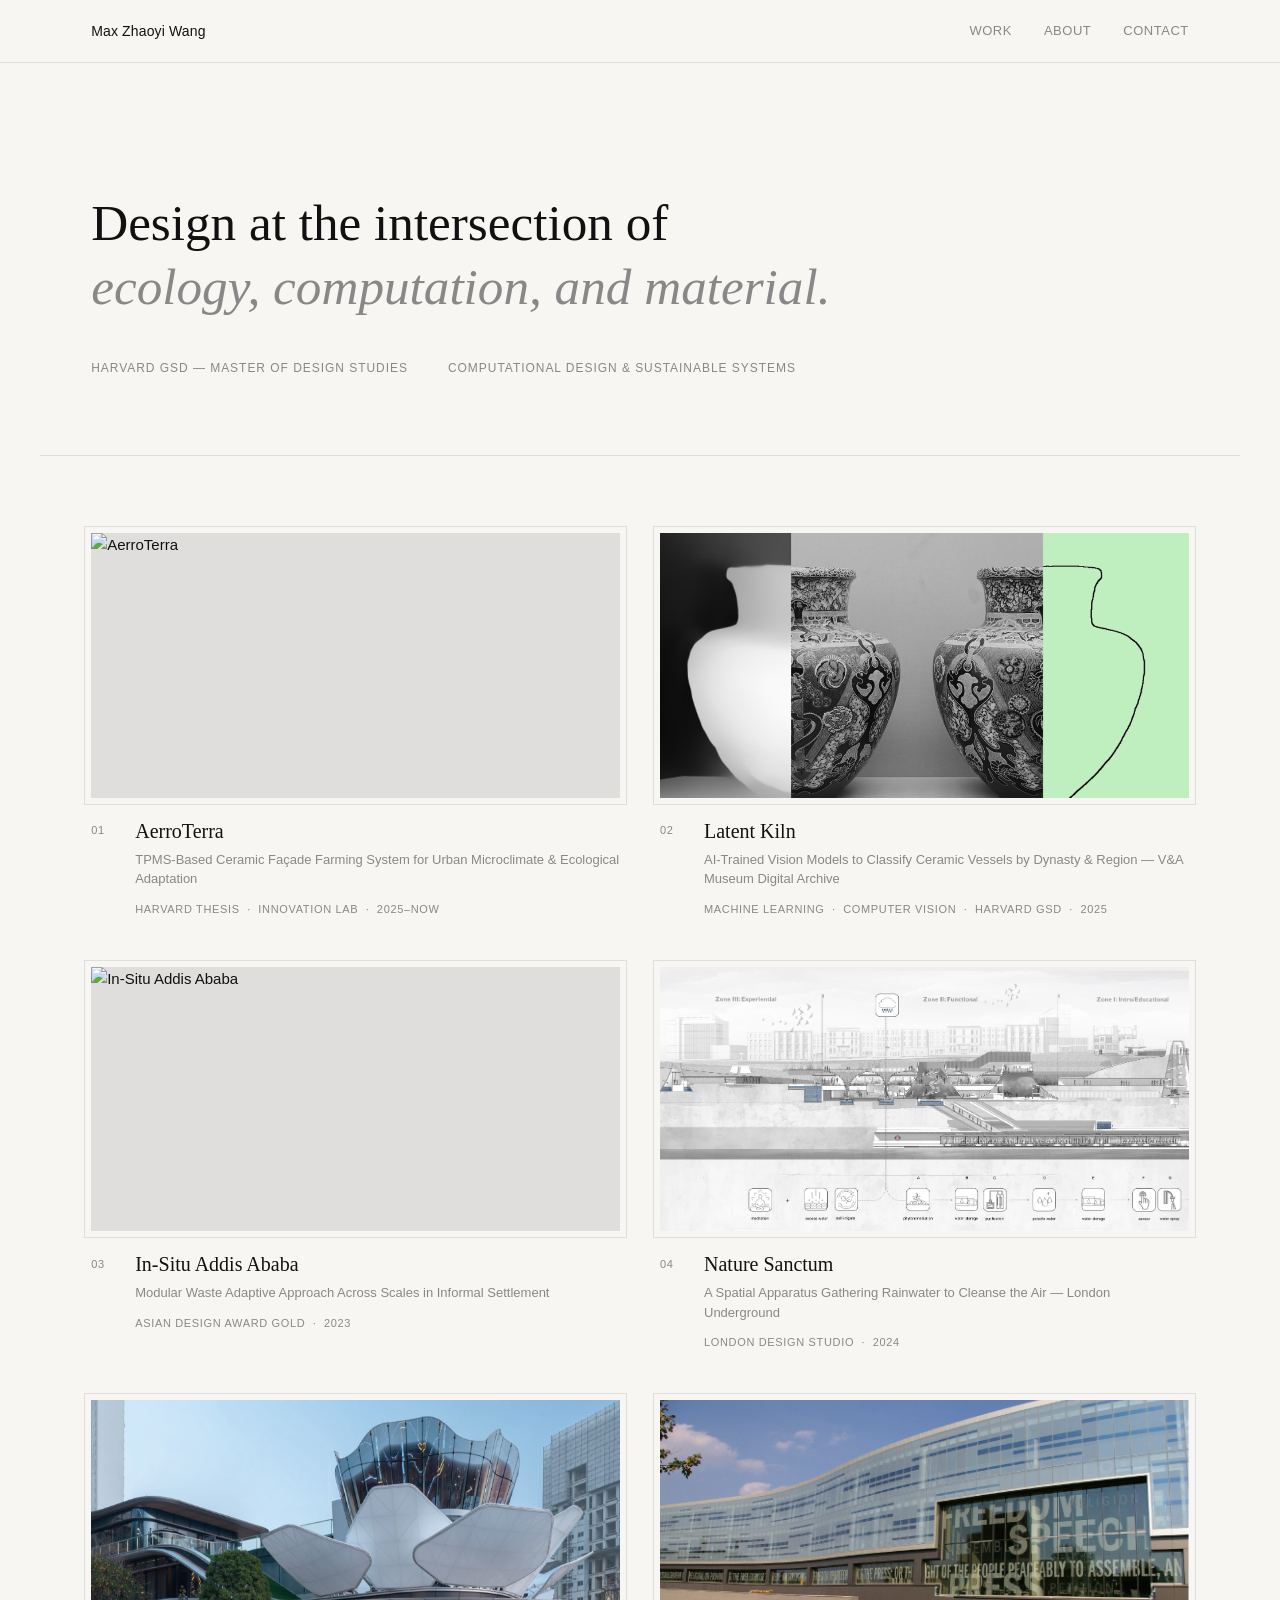
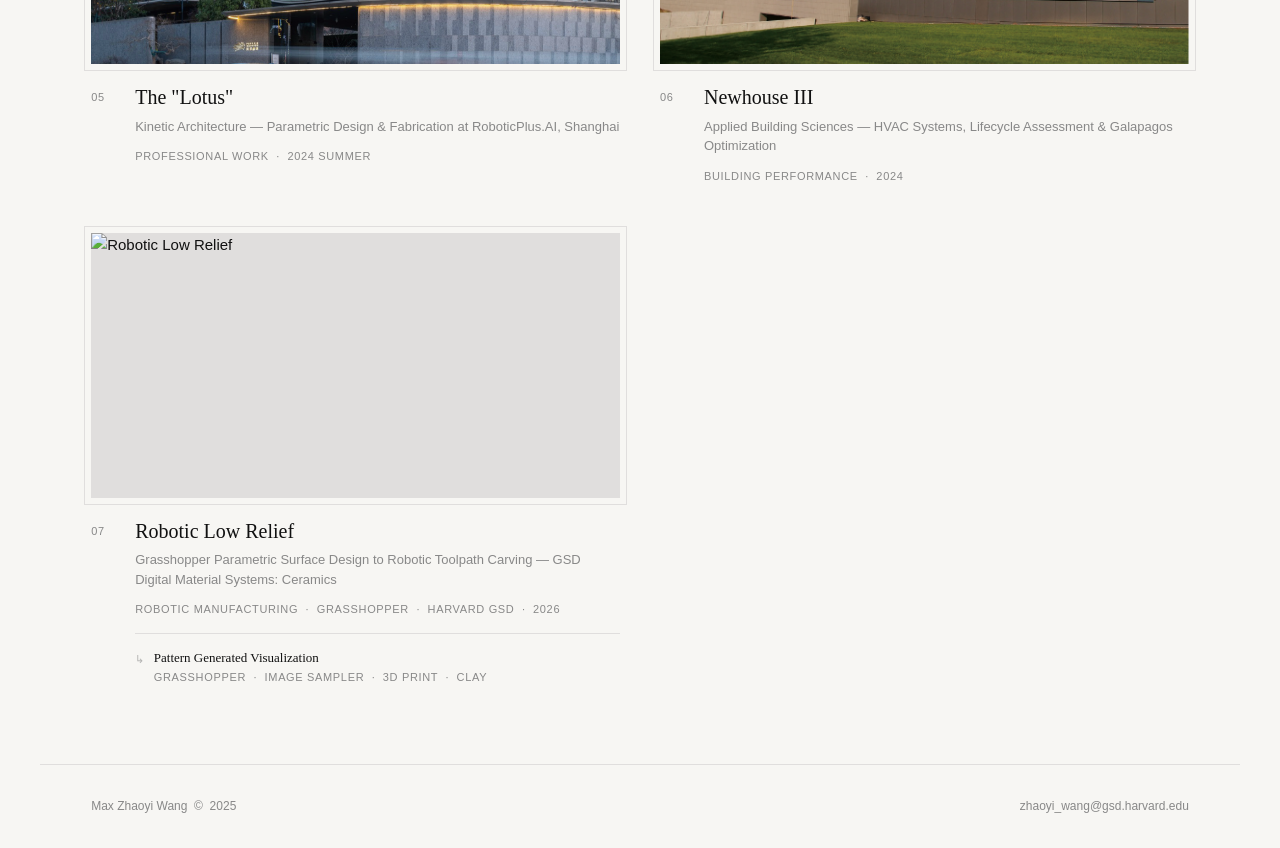
==== index.html @ 23c5b642 "Add Robotic Low Relief project (Digital Ceramics, Spring 2026) - New project page: digital-ceramics." ====
<!DOCTYPE html>
<html lang="en">
<head>
  <meta charset="UTF-8">
  <meta name="viewport" content="width=device-width, initial-scale=1.0">
  <title>Max Zhaoyi Wang</title>
  <link rel="stylesheet" href="style.css">
</head>
<body>

  <header>
    <nav>
      <a href="/" class="nav-name">Max Zhaoyi Wang</a>
      <div class="nav-links">
        <a href="#projects">Work</a>
        <a href="about.html">About</a>
        <a href="mailto:zhaoyi_wang@gsd.harvard.edu">Contact</a>
      </div>
    </nav>
  </header>

  <main>

    <section class="hero">
      <h1>Design at the intersection of<br><em>ecology, computation, and material.</em></h1>
      <div class="hero-meta">
        <span>Harvard GSD — Master of Design Studies</span>
        <span>Computational Design &amp; Sustainable Systems</span>
      </div>
    </section>

    <section id="projects" class="projects">

      <a href="projects/aerroterra.html" class="project-card">
        <div class="project-image">
          <img class="img-primary" src="images/aerroterra-cover.png" alt="AerroTerra">
          <img class="img-hover"   src="images/aerroterra-hover.png" alt="AerroTerra hover">
        </div>
        <div class="project-info">
          <span class="project-num">01</span>
          <div class="project-text">
            <h2>AerroTerra</h2>
            <p class="project-sub">TPMS-Based Ceramic Façade Farming System for Urban Microclimate &amp; Ecological Adaptation</p>
            <p class="project-tags">Harvard Thesis &nbsp;·&nbsp; Innovation Lab &nbsp;·&nbsp; 2025–Now</p>
          </div>
        </div>
      </a>

      <a href="projects/latent-kiln.html" class="project-card">
        <div class="project-image">
          <img class="img-primary" src="images/latent-kiln-cover.png" alt="Latent Kiln">
          <img class="img-hover"   src="images/latent-kiln-hover.png" alt="Latent Kiln hover">
        </div>
        <div class="project-info">
          <span class="project-num">02</span>
          <div class="project-text">
            <h2>Latent Kiln</h2>
            <p class="project-sub">AI-Trained Vision Models to Classify Ceramic Vessels by Dynasty &amp; Region — V&amp;A Museum Digital Archive</p>
            <p class="project-tags">Machine Learning &nbsp;·&nbsp; Computer Vision &nbsp;·&nbsp; Harvard GSD &nbsp;·&nbsp; 2025</p>
          </div>
        </div>
      </a>

      <a href="projects/addis-ababa.html" class="project-card">
        <div class="project-image">
          <img class="img-primary" src="images/addis-ababa-cover.png" alt="In-Situ Addis Ababa">
          <img class="img-hover"   src="images/addis-ababa-hover.png" alt="In-Situ Addis Ababa hover">
        </div>
        <div class="project-info">
          <span class="project-num">03</span>
          <div class="project-text">
            <h2>In-Situ Addis Ababa</h2>
            <p class="project-sub">Modular Waste Adaptive Approach Across Scales in Informal Settlement</p>
            <p class="project-tags">Asian Design Award Gold &nbsp;·&nbsp; 2023</p>
          </div>
        </div>
      </a>

      <a href="projects/nature-sanctum.html" class="project-card">
        <div class="project-image">
          <img class="img-primary" src="images/nature-sanctum-cover.png" alt="Nature Sanctum">
          <img class="img-hover"   src="images/nature-sanctum-hover.png" alt="Nature Sanctum hover">
        </div>
        <div class="project-info">
          <span class="project-num">04</span>
          <div class="project-text">
            <h2>Nature Sanctum</h2>
            <p class="project-sub">A Spatial Apparatus Gathering Rainwater to Cleanse the Air — London Underground</p>
            <p class="project-tags">London Design Studio &nbsp;·&nbsp; 2024</p>
          </div>
        </div>
      </a>

      <a href="projects/lotus-roboticplus.html" class="project-card no-hover">
        <div class="project-image">
          <img class="img-primary" src="images/lotus-cover.png" alt="The Lotus">
          <img class="img-hover"   src="images/lotus-hover.png" alt="The Lotus hover">
        </div>
        <div class="project-info">
          <span class="project-num">05</span>
          <div class="project-text">
            <h2>The "Lotus"</h2>
            <p class="project-sub">Kinetic Architecture — Parametric Design &amp; Fabrication at RoboticPlus.AI, Shanghai</p>
            <p class="project-tags">Professional Work &nbsp;·&nbsp; 2024 Summer</p>
          </div>
        </div>
      </a>

      <a href="projects/newhouse.html" class="project-card no-hover">
        <div class="project-image">
          <img class="img-primary" src="images/newhouse-cover.png" alt="Newhouse III">
          <img class="img-hover"   src="images/newhouse-hover.png" alt="Newhouse III hover">
        </div>
        <div class="project-info">
          <span class="project-num">06</span>
          <div class="project-text">
            <h2>Newhouse III</h2>
            <p class="project-sub">Applied Building Sciences — HVAC Systems, Lifecycle Assessment &amp; Galapagos Optimization</p>
            <p class="project-tags">Building Performance &nbsp;·&nbsp; 2024</p>
          </div>
        </div>
      </a>

      <a href="projects/digital-ceramics.html" class="project-card">
        <div class="project-image">
          <img class="img-primary" src="images/digital-ceramics-cover.png" alt="Robotic Low Relief">
          <img class="img-hover"   src="images/digital-ceramics-hover.png" alt="Robotic Low Relief hover">
        </div>
        <div class="project-info">
          <span class="project-num">07</span>
          <div class="project-text">
            <h2>Robotic Low Relief</h2>
            <p class="project-sub">Grasshopper Parametric Surface Design to Robotic Toolpath Carving — GSD Digital Material Systems: Ceramics</p>
            <p class="project-tags">Robotic Manufacturing &nbsp;·&nbsp; Grasshopper &nbsp;·&nbsp; Harvard GSD &nbsp;·&nbsp; 2026</p>
            <div class="project-sub-entry">
              <span class="sub-entry-marker">↳</span>
              <div>
                <p class="sub-entry-name">Pattern Generated Visualization</p>
                <p class="sub-entry-tags">Grasshopper &nbsp;·&nbsp; Image Sampler &nbsp;·&nbsp; 3D Print &nbsp;·&nbsp; Clay</p>
              </div>
            </div>
          </div>
        </div>
      </a>

    </section>
  </main>

  <footer>
    <span>Max Zhaoyi Wang &nbsp;©&nbsp; 2025</span>
    <a href="mailto:zhaoyi_wang@gsd.harvard.edu">zhaoyi_wang@gsd.harvard.edu</a>
  </footer>

</body>
</html>
---- style.css ----
/* ── Variables ── */
:root {
  --bg:       #f7f6f3;
  --text:     #111111;
  --muted:    #888888;
  --border:   #e0dedd;
  --hover-bg: #efefec;

  --font-sans:  'Inter', -apple-system, BlinkMacSystemFont, 'Helvetica Neue', sans-serif;
  --font-serif: 'Georgia', 'Times New Roman', serif;

  --max-width: 1200px;
  --pad:       clamp(1.5rem, 4vw, 3.5rem);
}

/* ── Reset ── */
*, *::before, *::after { box-sizing: border-box; margin: 0; padding: 0; }
html { scroll-behavior: smooth; }
body {
  background: var(--bg);
  color: var(--text);
  font-family: var(--font-sans);
  font-weight: 300;
  font-size: 15px;
  line-height: 1.6;
  -webkit-font-smoothing: antialiased;
}
a { color: inherit; text-decoration: none; }
img { display: block; width: 100%; height: 100%; object-fit: cover; }

/* ── Nav ── */
header {
  position: sticky;
  top: 0;
  z-index: 100;
  background: var(--bg);
  border-bottom: 1px solid var(--border);
}
nav {
  max-width: var(--max-width);
  margin: 0 auto;
  padding: 1.25rem var(--pad);
  display: flex;
  justify-content: space-between;
  align-items: center;
}
.nav-name {
  font-weight: 400;
  font-size: 14px;
  letter-spacing: 0.01em;
}
.nav-links {
  display: flex;
  gap: 2rem;
}
.nav-links a {
  font-size: 13px;
  color: var(--muted);
  letter-spacing: 0.04em;
  text-transform: uppercase;
  transition: color 0.2s;
}
.nav-links a:hover { color: var(--text); }

/* ── Hero ── */
.hero {
  max-width: var(--max-width);
  margin: 0 auto;
  padding: clamp(4rem, 10vw, 8rem) var(--pad) clamp(3rem, 6vw, 5rem);
  border-bottom: 1px solid var(--border);
}
.hero h1 {
  font-family: var(--font-serif);
  font-weight: 400;
  font-size: clamp(2rem, 4vw, 3.2rem);
  line-height: 1.25;
  max-width: 820px;
  margin-bottom: 2.5rem;
}
.hero h1 em {
  font-style: italic;
  color: var(--muted);
}
.hero-meta {
  display: flex;
  gap: 2.5rem;
  font-size: 12px;
  letter-spacing: 0.08em;
  text-transform: uppercase;
  color: var(--muted);
}

/* ── Projects Grid ── */
.projects {
  max-width: var(--max-width);
  margin: 0 auto;
  padding: clamp(3rem, 6vw, 5rem) var(--pad);
  display: grid;
  grid-template-columns: repeat(2, 1fr);
  gap: 3rem 2.5rem;
}

/* ── Project Card ── */
.project-card {
  display: flex;
  flex-direction: column;
  transition: opacity 0.25s;
  cursor: pointer;
}
.project-image {
  position: relative;
  width: 100%;
  aspect-ratio: 2 / 1;
  overflow: hidden;
  background: var(--border);
  outline: 1px solid var(--border);
  outline-offset: 6px;
}
.project-image img {
  position: absolute;
  inset: 0;
  width: 100%;
  height: 100%;
  object-fit: cover;
  transition: opacity 0.5s ease;
}
.project-image .img-hover {
  opacity: 0;
  inset: 0;
  width: 100%;
  height: 100%;
  object-fit: contain;
  transform: scale(0.38);
  transform-origin: center center;
}
.project-card:hover .img-primary         { opacity: 0; }
.project-card:hover .img-hover           { opacity: 1; }
.project-card:hover .project-image       { background: #ffffff; }

/* Cards without a hover image — keep primary visible */
.project-card.no-hover:hover .img-primary { opacity: 1; }
.project-card.no-hover .img-hover         { display: none; }

.image-placeholder {
  position: absolute;
  inset: 0;
  background: var(--border);
}

.project-info {
  padding: 1.25rem 0 0;
  display: flex;
  gap: 1.25rem;
  align-items: flex-start;
}
.project-num {
  font-size: 11px;
  letter-spacing: 0.06em;
  color: var(--muted);
  padding-top: 0.3rem;
  flex-shrink: 0;
  min-width: 1.5rem;
}
.project-text h2 {
  font-family: var(--font-serif);
  font-weight: 400;
  font-size: 1.25rem;
  line-height: 1.3;
  margin-bottom: 0.4rem;
}
.project-sub {
  font-size: 13px;
  color: var(--muted);
  line-height: 1.5;
  margin-bottom: 0.75rem;
}
.project-tags {
  font-size: 11px;
  letter-spacing: 0.06em;
  text-transform: uppercase;
  color: var(--muted);
}

/* ── Sub-project entry (within a homepage card) ── */
.project-sub-entry {
  display: flex;
  gap: 0.6rem;
  margin-top: 0.9rem;
  padding-top: 0.9rem;
  border-top: 1px solid var(--border);
  align-items: flex-start;
}
.sub-entry-marker {
  font-size: 11px;
  color: var(--muted);
  flex-shrink: 0;
  padding-top: 0.15rem;
  opacity: 0.6;
}
.sub-entry-name {
  font-family: var(--font-serif);
  font-size: 13px;
  color: var(--text);
  line-height: 1.35;
  margin-bottom: 0.2rem;
}
.sub-entry-tags {
  font-size: 11px;
  letter-spacing: 0.06em;
  text-transform: uppercase;
  color: var(--muted);
}

/* ── Footer ── */
footer {
  max-width: var(--max-width);
  margin: 0 auto;
  padding: 2rem var(--pad);
  border-top: 1px solid var(--border);
  display: flex;
  justify-content: space-between;
  align-items: center;
  font-size: 12px;
  color: var(--muted);
}
footer a:hover { color: var(--text); }

/* ── Responsive ── */
@media (max-width: 768px) {
  .projects {
    grid-template-columns: 1fr;
    padding: 0;
    border: none;
    gap: 0;
    background: none;
  }
  .project-card { border-bottom: 1px solid var(--border); }
  .hero-meta { flex-direction: column; gap: 0.5rem; }
  footer { flex-direction: column; gap: 0.5rem; text-align: center; }
}
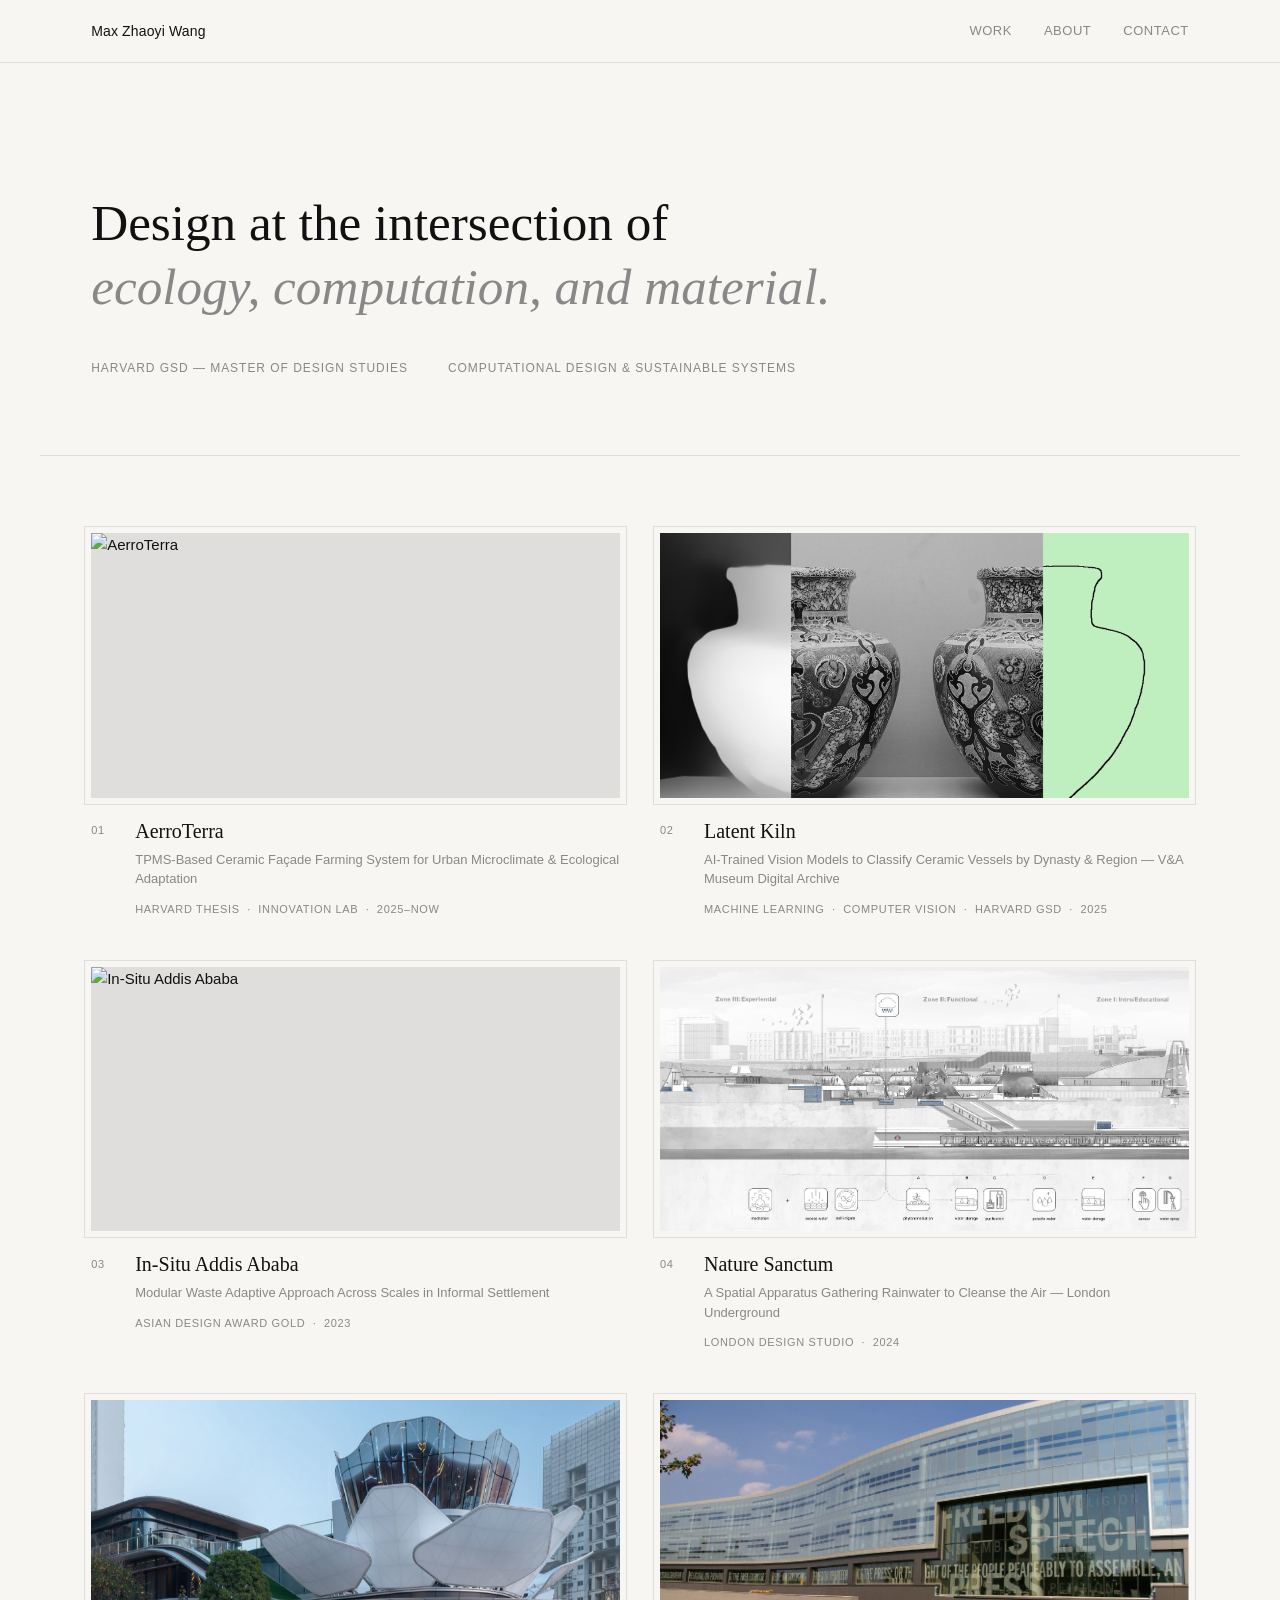
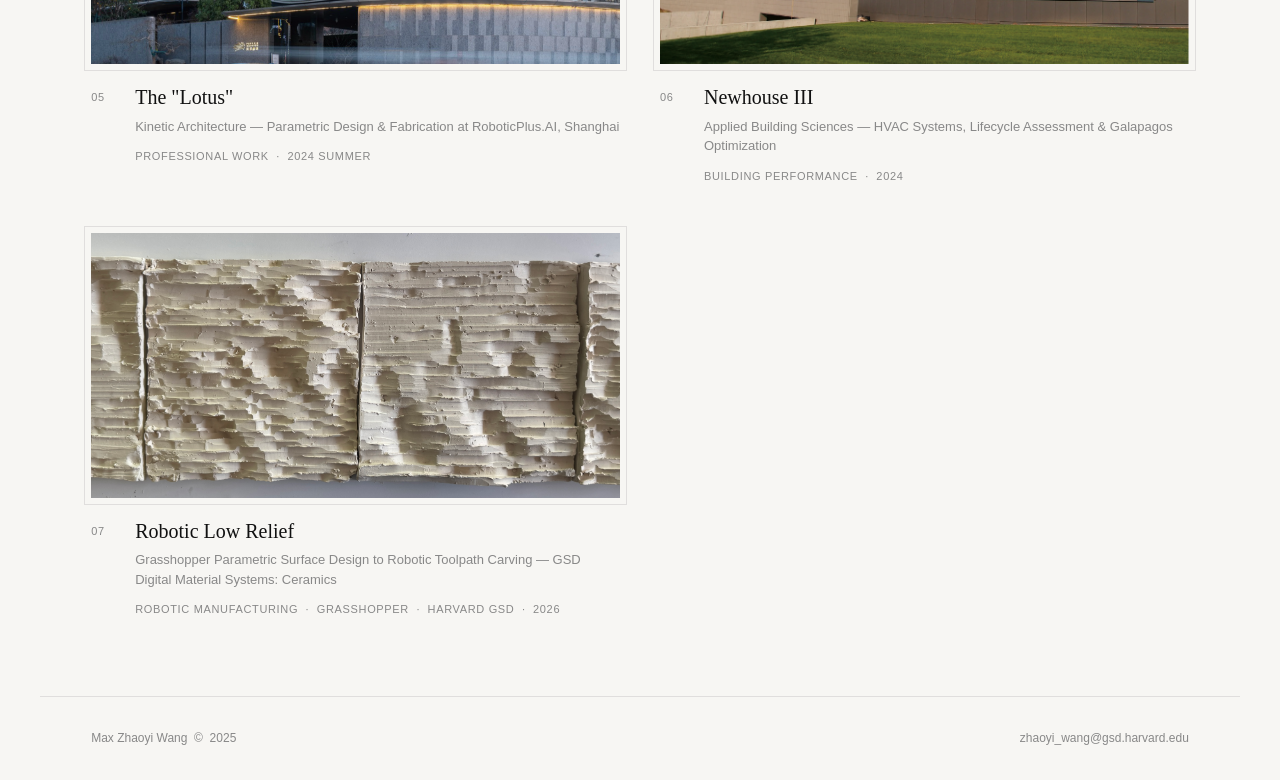
==== commit 08bfa5ca: "Add cover/hover images, remove sub-project from Robotic Low Relief - Add digital-ceramics-cover.jpg " ====
--- a/index.html
+++ b/index.html
@@ -123,7 +123,7 @@
 
       <a href="projects/digital-ceramics.html" class="project-card">
         <div class="project-image">
-          <img class="img-primary" src="images/digital-ceramics-cover.png" alt="Robotic Low Relief">
+          <img class="img-primary" src="images/digital-ceramics-cover.jpg" alt="Robotic Low Relief">
           <img class="img-hover"   src="images/digital-ceramics-hover.png" alt="Robotic Low Relief hover">
         </div>
         <div class="project-info">
@@ -132,13 +132,6 @@
             <h2>Robotic Low Relief</h2>
             <p class="project-sub">Grasshopper Parametric Surface Design to Robotic Toolpath Carving — GSD Digital Material Systems: Ceramics</p>
             <p class="project-tags">Robotic Manufacturing &nbsp;·&nbsp; Grasshopper &nbsp;·&nbsp; Harvard GSD &nbsp;·&nbsp; 2026</p>
-            <div class="project-sub-entry">
-              <span class="sub-entry-marker">↳</span>
-              <div>
-                <p class="sub-entry-name">Pattern Generated Visualization</p>
-                <p class="sub-entry-tags">Grasshopper &nbsp;·&nbsp; Image Sampler &nbsp;·&nbsp; 3D Print &nbsp;·&nbsp; Clay</p>
-              </div>
-            </div>
           </div>
         </div>
       </a>
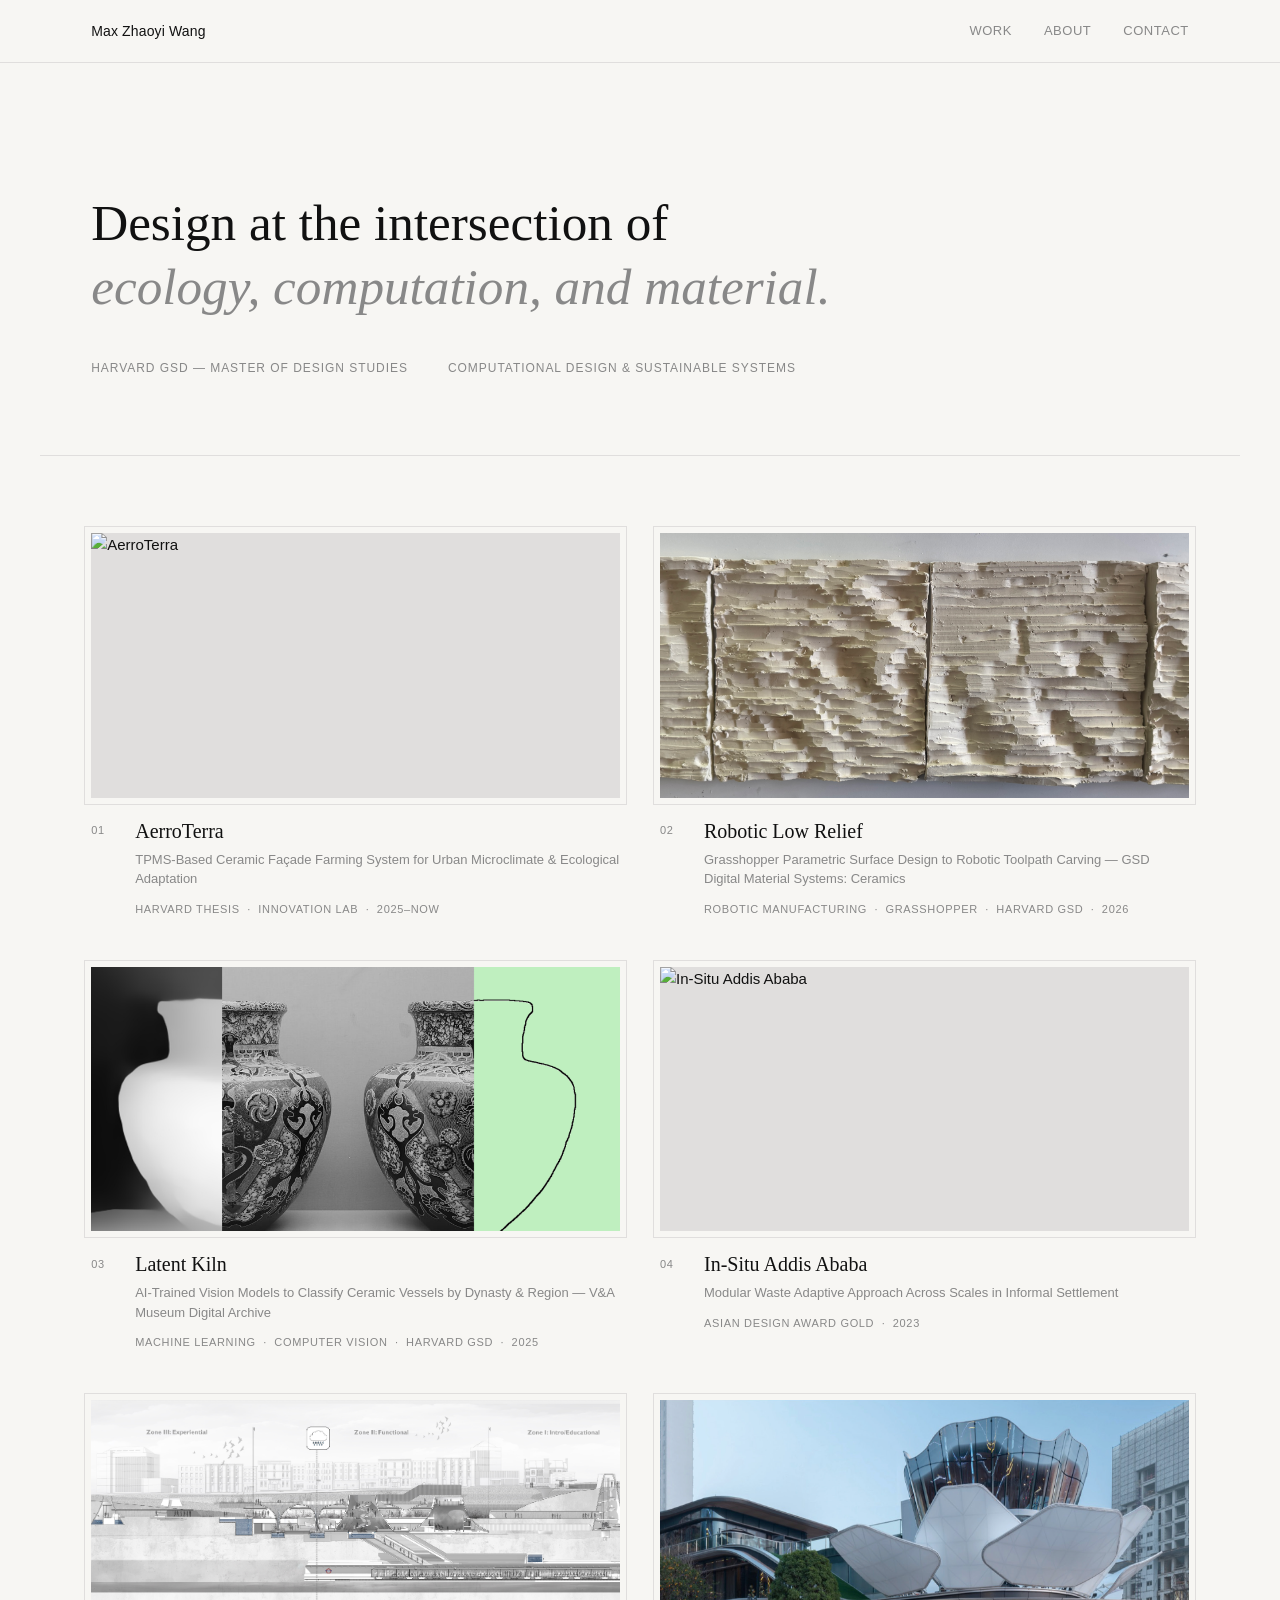
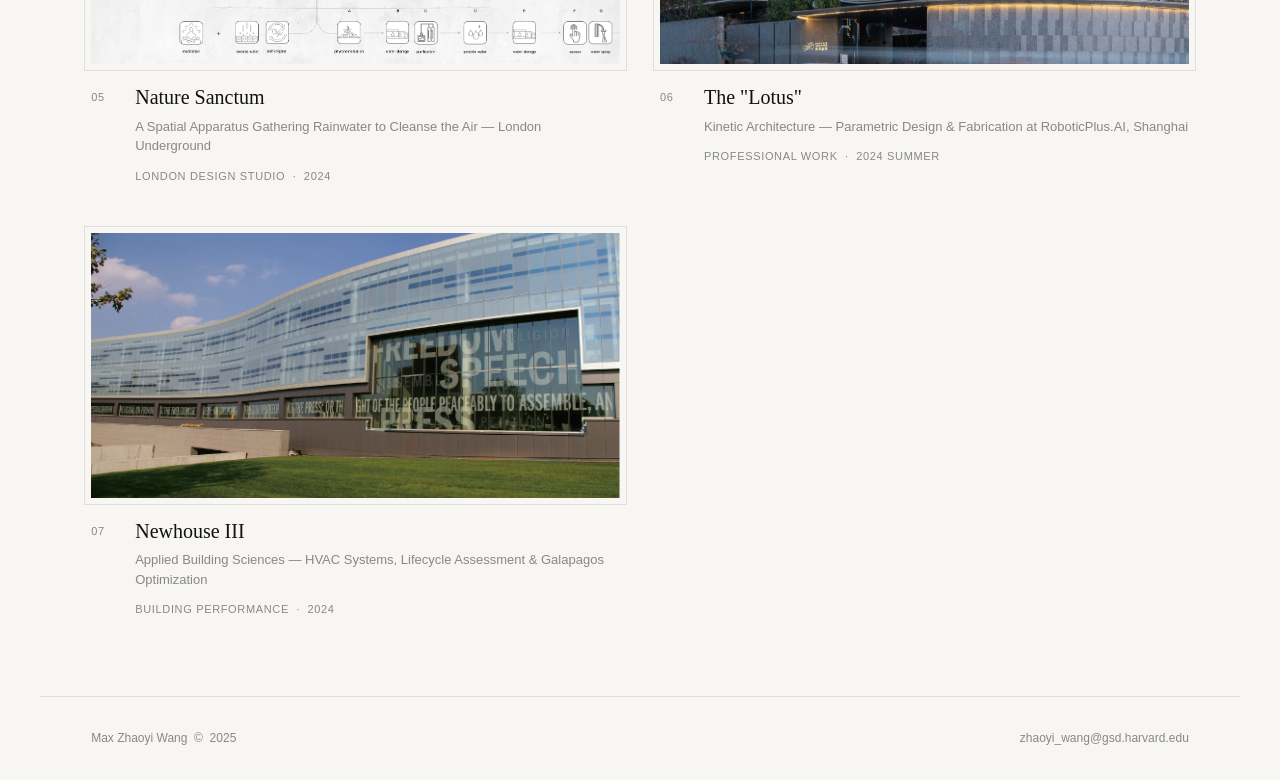
==== commit ad9cfaf2: "Add AerroTerra paper link, move Robotic Low Relief to #02 - pdfs/aerroterra-paper.pdf added; linked " ====
--- a/index.html
+++ b/index.html
@@ -46,13 +46,28 @@
         </div>
       </a>
 
+      <a href="projects/digital-ceramics.html" class="project-card">
+        <div class="project-image">
+          <img class="img-primary" src="images/digital-ceramics-cover.jpg" alt="Robotic Low Relief">
+          <img class="img-hover"   src="images/digital-ceramics-hover.png" alt="Robotic Low Relief hover">
+        </div>
+        <div class="project-info">
+          <span class="project-num">02</span>
+          <div class="project-text">
+            <h2>Robotic Low Relief</h2>
+            <p class="project-sub">Grasshopper Parametric Surface Design to Robotic Toolpath Carving — GSD Digital Material Systems: Ceramics</p>
+            <p class="project-tags">Robotic Manufacturing &nbsp;·&nbsp; Grasshopper &nbsp;·&nbsp; Harvard GSD &nbsp;·&nbsp; 2026</p>
+          </div>
+        </div>
+      </a>
+
       <a href="projects/latent-kiln.html" class="project-card">
         <div class="project-image">
           <img class="img-primary" src="images/latent-kiln-cover.png" alt="Latent Kiln">
           <img class="img-hover"   src="images/latent-kiln-hover.png" alt="Latent Kiln hover">
         </div>
         <div class="project-info">
-          <span class="project-num">02</span>
+          <span class="project-num">03</span>
           <div class="project-text">
             <h2>Latent Kiln</h2>
             <p class="project-sub">AI-Trained Vision Models to Classify Ceramic Vessels by Dynasty &amp; Region — V&amp;A Museum Digital Archive</p>
@@ -67,7 +82,7 @@
           <img class="img-hover"   src="images/addis-ababa-hover.png" alt="In-Situ Addis Ababa hover">
         </div>
         <div class="project-info">
-          <span class="project-num">03</span>
+          <span class="project-num">04</span>
           <div class="project-text">
             <h2>In-Situ Addis Ababa</h2>
             <p class="project-sub">Modular Waste Adaptive Approach Across Scales in Informal Settlement</p>
@@ -82,7 +97,7 @@
           <img class="img-hover"   src="images/nature-sanctum-hover.png" alt="Nature Sanctum hover">
         </div>
         <div class="project-info">
-          <span class="project-num">04</span>
+          <span class="project-num">05</span>
           <div class="project-text">
             <h2>Nature Sanctum</h2>
             <p class="project-sub">A Spatial Apparatus Gathering Rainwater to Cleanse the Air — London Underground</p>
@@ -91,13 +106,13 @@
         </div>
       </a>
 
-      <a href="projects/lotus-roboticplus.html" class="project-card no-hover">
+      <a href="projects/lotus-roboticplus.html" class="project-card">
         <div class="project-image">
           <img class="img-primary" src="images/lotus-cover.png" alt="The Lotus">
           <img class="img-hover"   src="images/lotus-hover.png" alt="The Lotus hover">
         </div>
         <div class="project-info">
-          <span class="project-num">05</span>
+          <span class="project-num">06</span>
           <div class="project-text">
             <h2>The "Lotus"</h2>
             <p class="project-sub">Kinetic Architecture — Parametric Design &amp; Fabrication at RoboticPlus.AI, Shanghai</p>
@@ -106,32 +121,17 @@
         </div>
       </a>
 
-      <a href="projects/newhouse.html" class="project-card no-hover">
+      <a href="projects/newhouse.html" class="project-card">
         <div class="project-image">
           <img class="img-primary" src="images/newhouse-cover.png" alt="Newhouse III">
           <img class="img-hover"   src="images/newhouse-hover.png" alt="Newhouse III hover">
         </div>
         <div class="project-info">
-          <span class="project-num">06</span>
+          <span class="project-num">07</span>
           <div class="project-text">
             <h2>Newhouse III</h2>
             <p class="project-sub">Applied Building Sciences — HVAC Systems, Lifecycle Assessment &amp; Galapagos Optimization</p>
             <p class="project-tags">Building Performance &nbsp;·&nbsp; 2024</p>
-          </div>
-        </div>
-      </a>
-
-      <a href="projects/digital-ceramics.html" class="project-card">
-        <div class="project-image">
-          <img class="img-primary" src="images/digital-ceramics-cover.jpg" alt="Robotic Low Relief">
-          <img class="img-hover"   src="images/digital-ceramics-hover.png" alt="Robotic Low Relief hover">
-        </div>
-        <div class="project-info">
-          <span class="project-num">07</span>
-          <div class="project-text">
-            <h2>Robotic Low Relief</h2>
-            <p class="project-sub">Grasshopper Parametric Surface Design to Robotic Toolpath Carving — GSD Digital Material Systems: Ceramics</p>
-            <p class="project-tags">Robotic Manufacturing &nbsp;·&nbsp; Grasshopper &nbsp;·&nbsp; Harvard GSD &nbsp;·&nbsp; 2026</p>
           </div>
         </div>
       </a>
--- a/style.css
+++ b/style.css
@@ -130,7 +130,7 @@
   width: 100%;
   height: 100%;
   object-fit: contain;
-  transform: scale(0.38);
+  transform: scale(0.494);
   transform-origin: center center;
 }
 .project-card:hover .img-primary         { opacity: 0; }
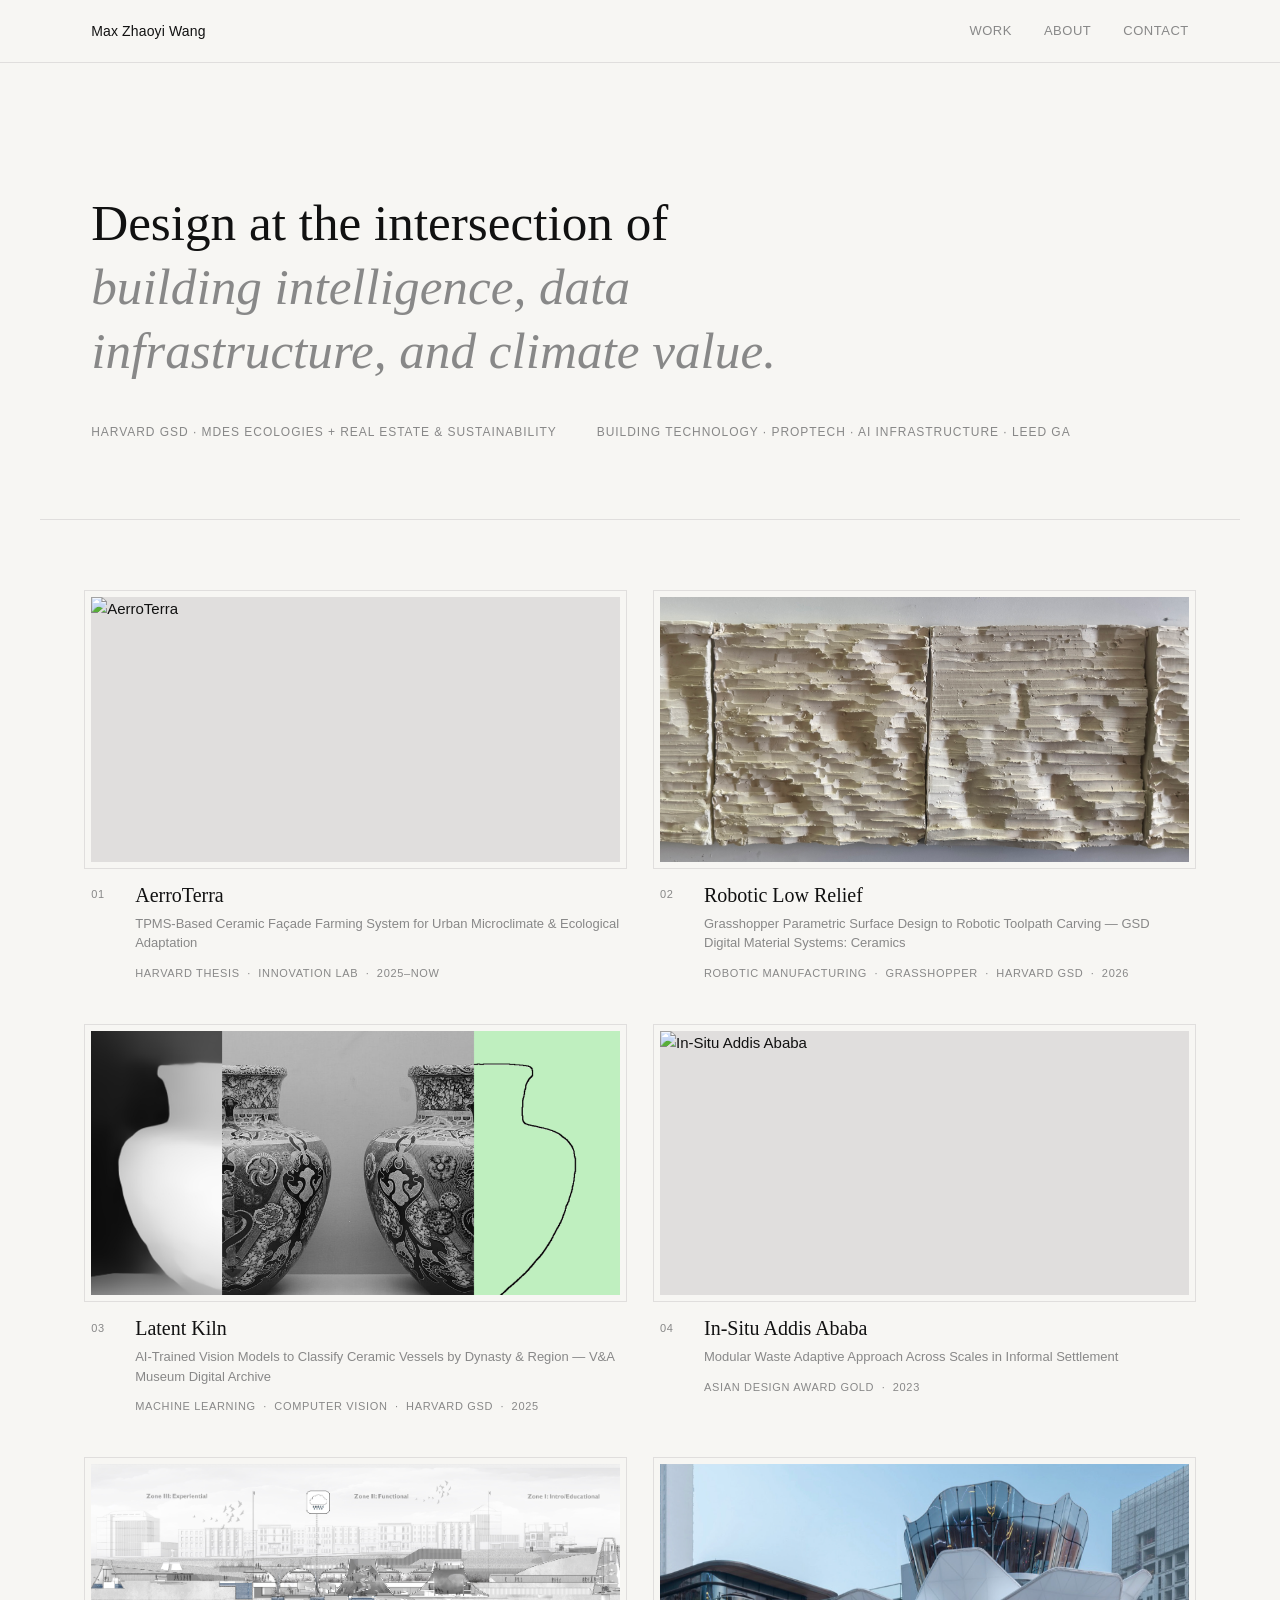
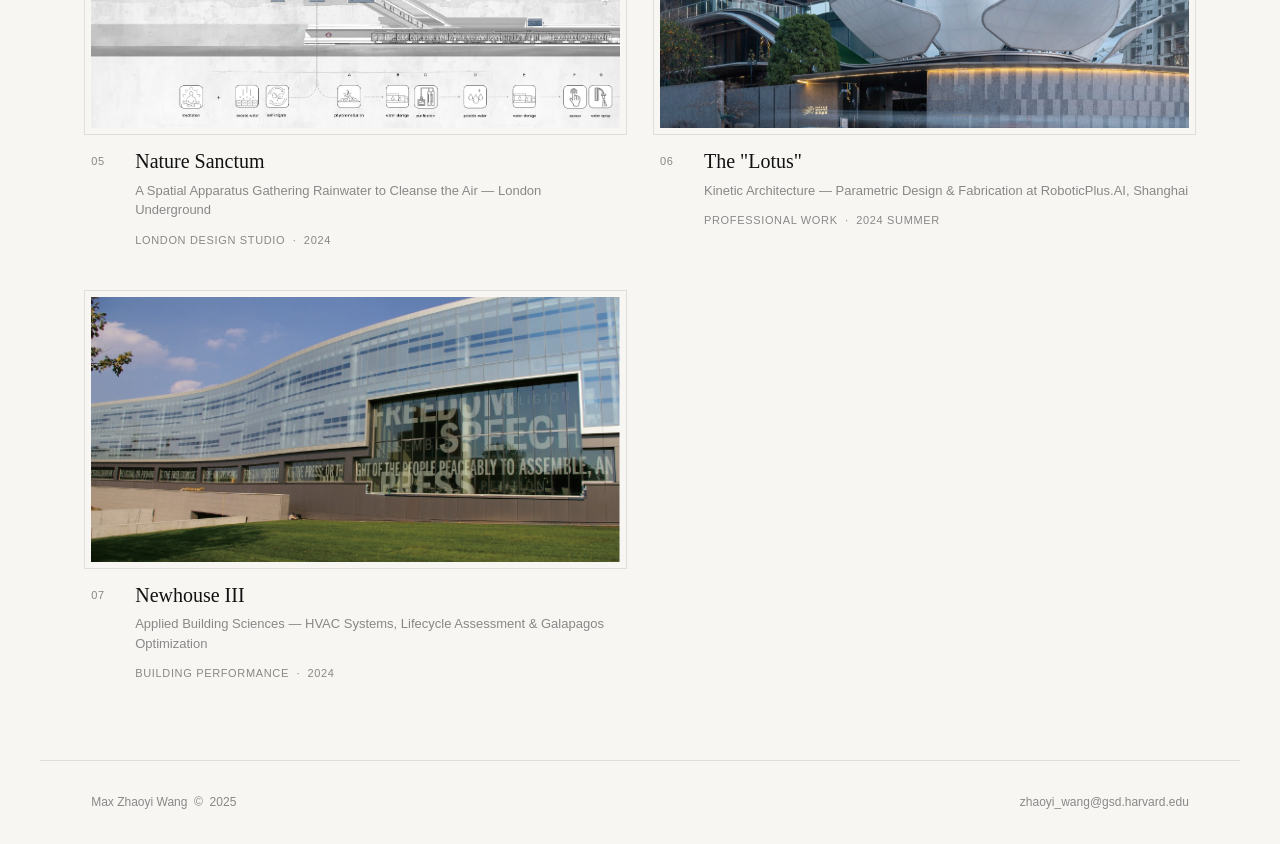
==== commit 868a9a34: "Build About page, update homepage hero, bold paper link About page (about.html): - Photo + bio layou" ====
--- a/index.html
+++ b/index.html
@@ -22,10 +22,10 @@
   <main>
 
     <section class="hero">
-      <h1>Design at the intersection of<br><em>ecology, computation, and material.</em></h1>
+      <h1>Design at the intersection of<br><em>building intelligence, data infrastructure, and climate value.</em></h1>
       <div class="hero-meta">
-        <span>Harvard GSD — Master of Design Studies</span>
-        <span>Computational Design &amp; Sustainable Systems</span>
+        <span>Harvard GSD · MDes Ecologies + Real Estate &amp; Sustainability</span>
+        <span>Building Technology · PropTech · AI Infrastructure · LEED GA</span>
       </div>
     </section>
 
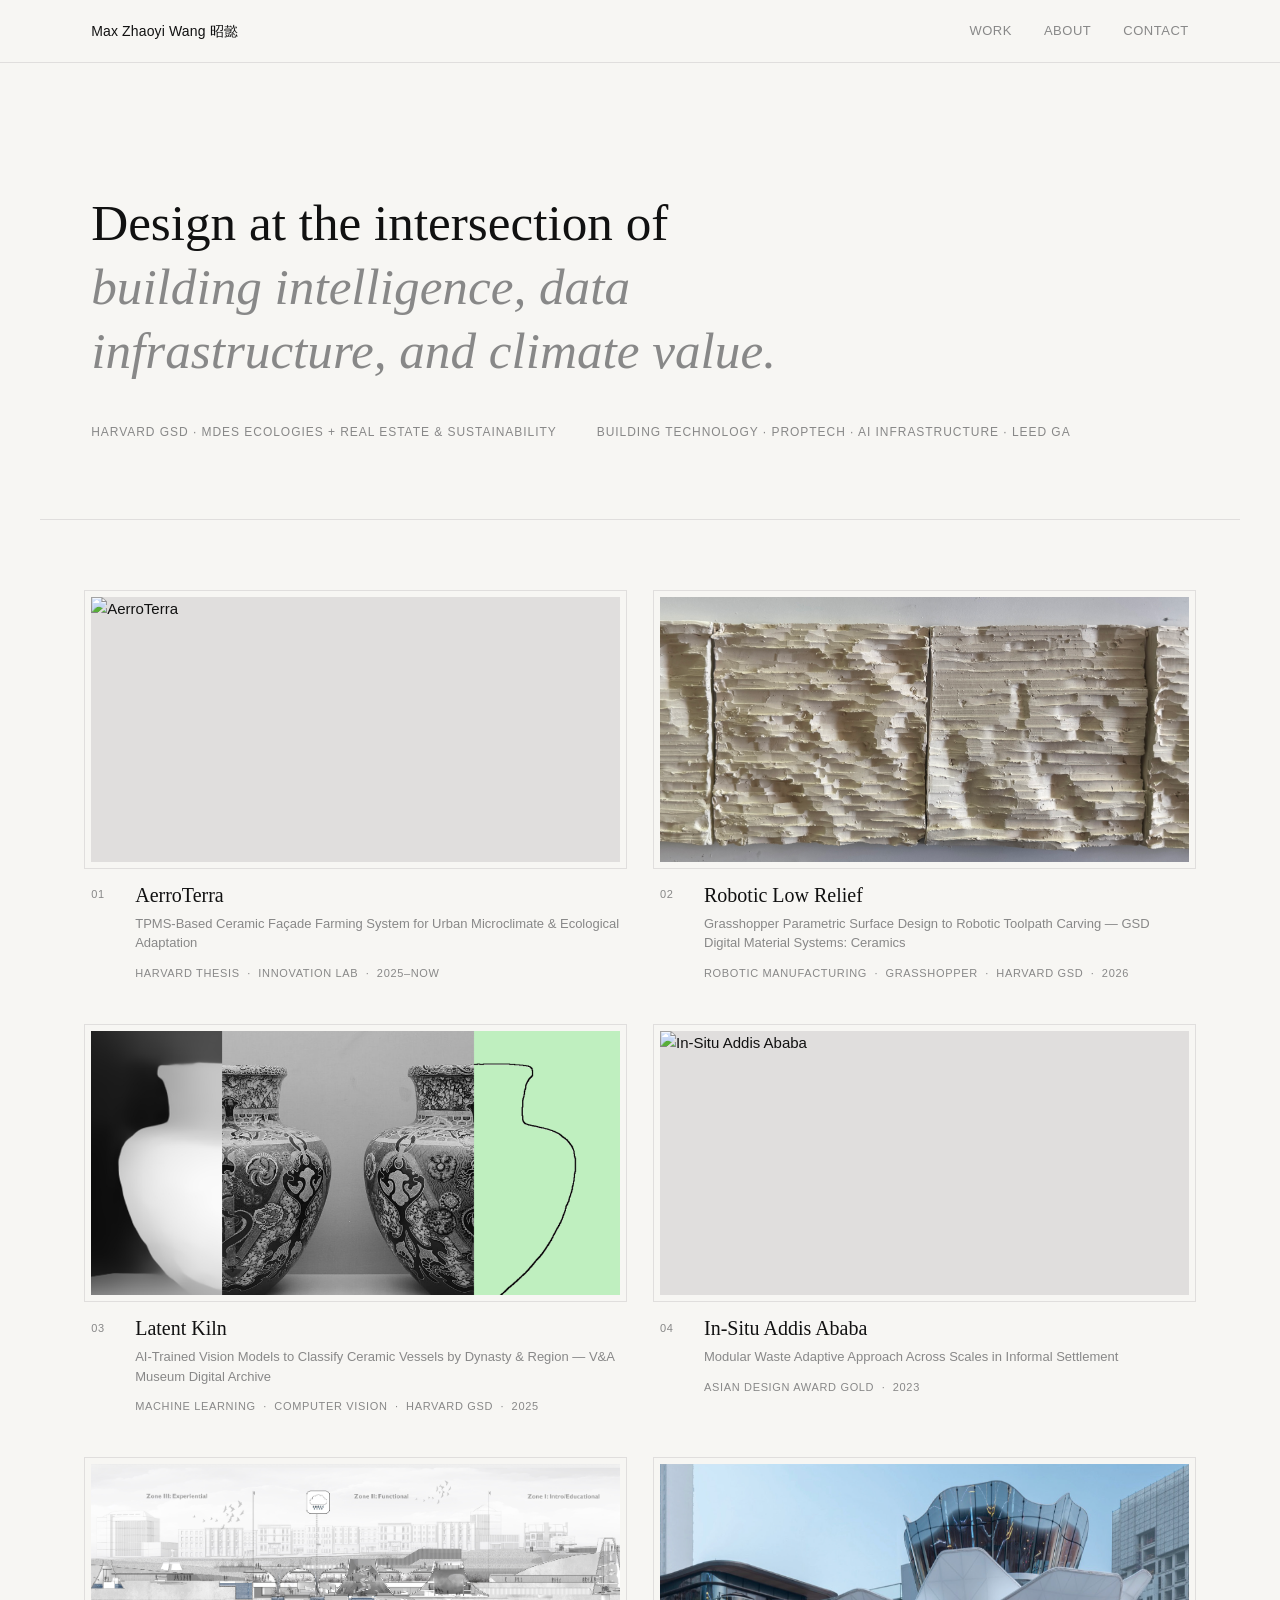
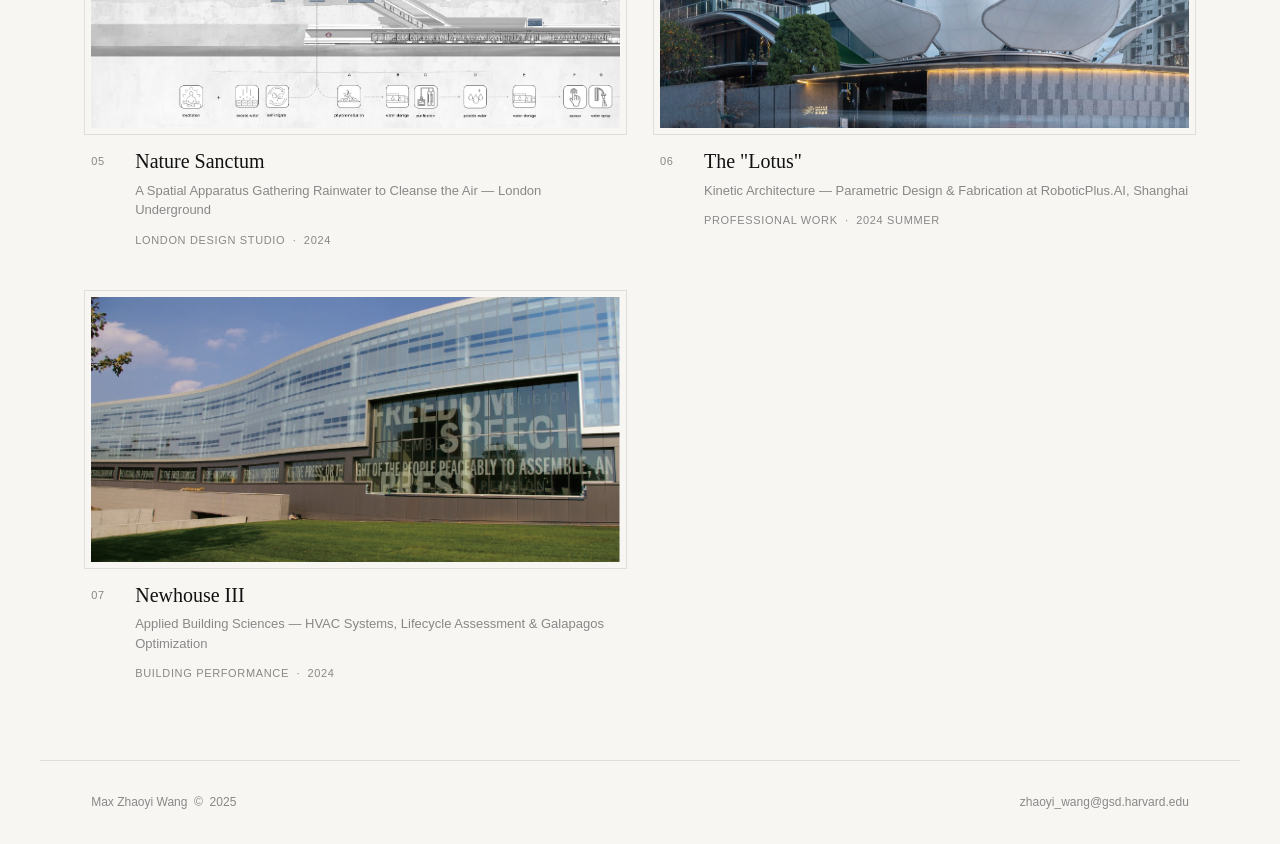
==== commit 7dc0b92b: "Swap link styles between AerroTerra paper and About portfolio PDF; add 昭懿 to homepage nav Co-Authore" ====
--- a/index.html
+++ b/index.html
@@ -10,7 +10,7 @@
 
   <header>
     <nav>
-      <a href="/" class="nav-name">Max Zhaoyi Wang</a>
+      <a href="/" class="nav-name">Max Zhaoyi Wang 昭懿</a>
       <div class="nav-links">
         <a href="#projects">Work</a>
         <a href="about.html">About</a>
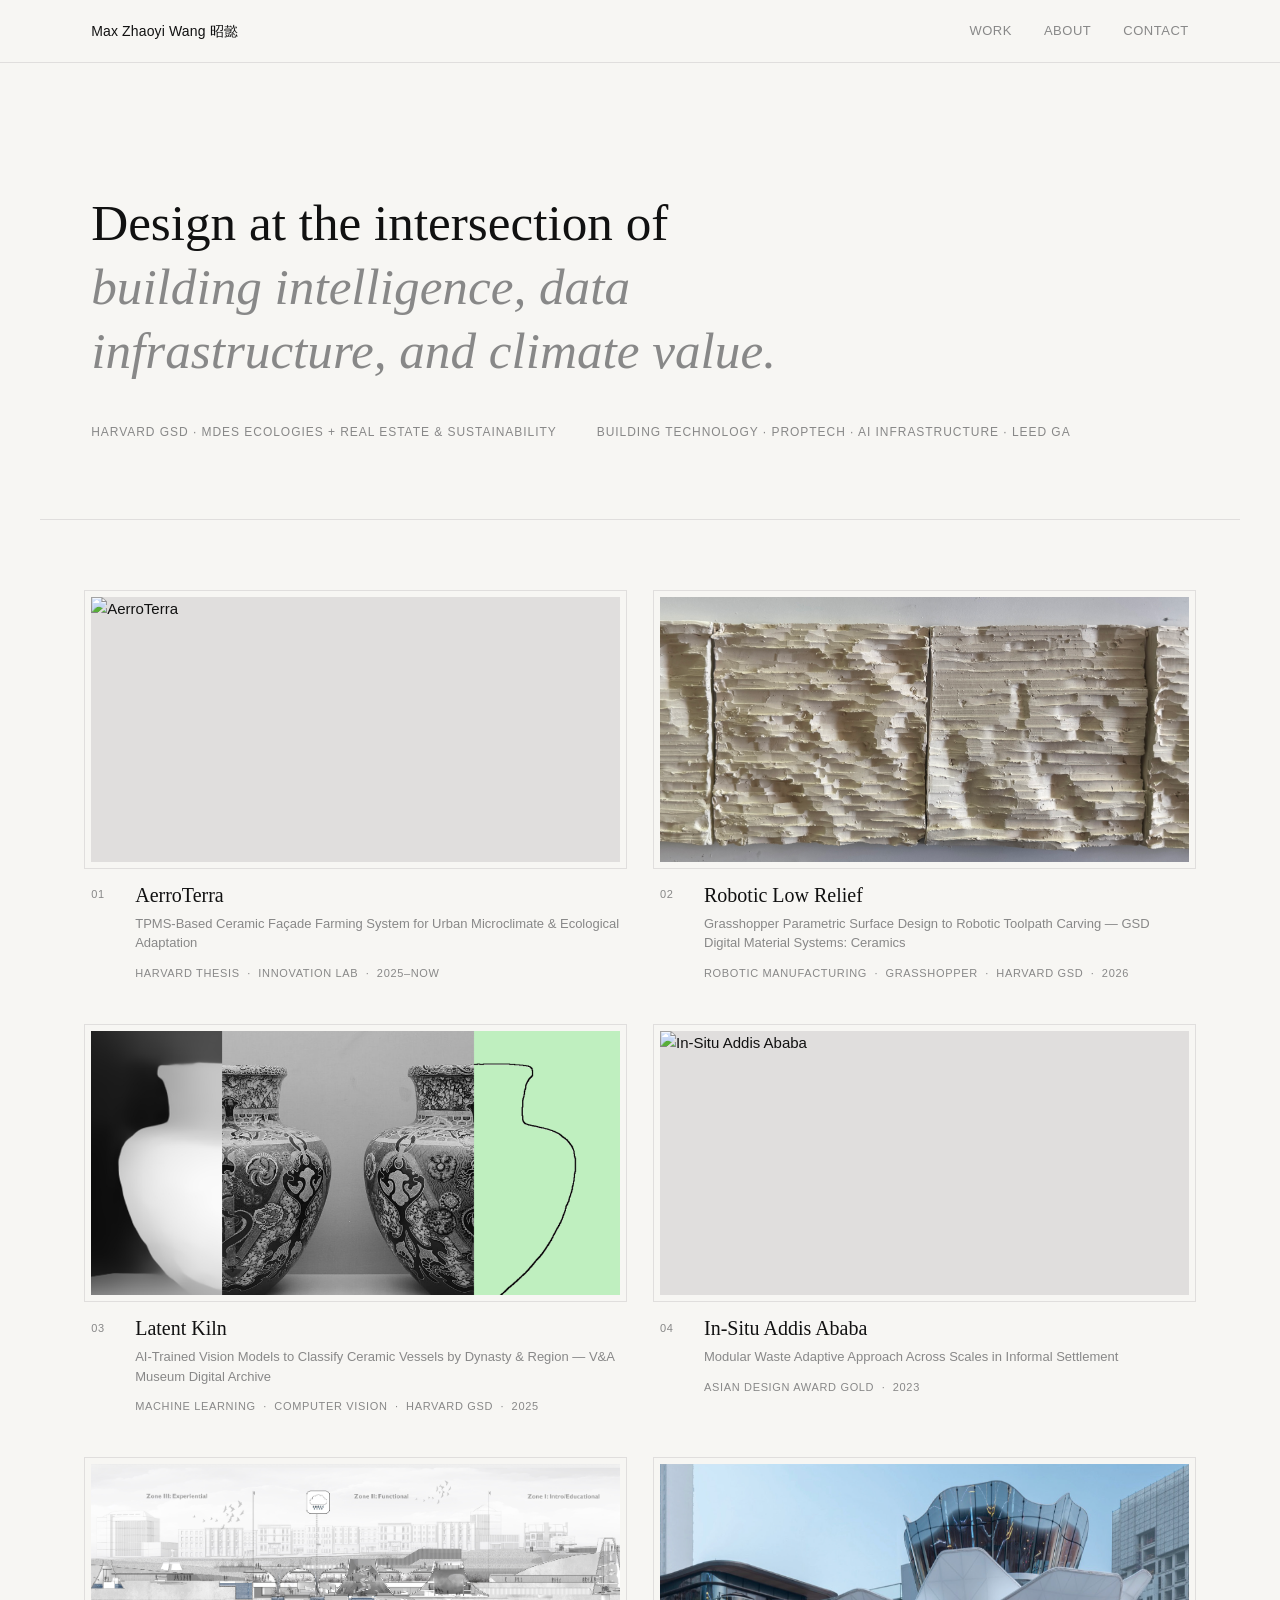
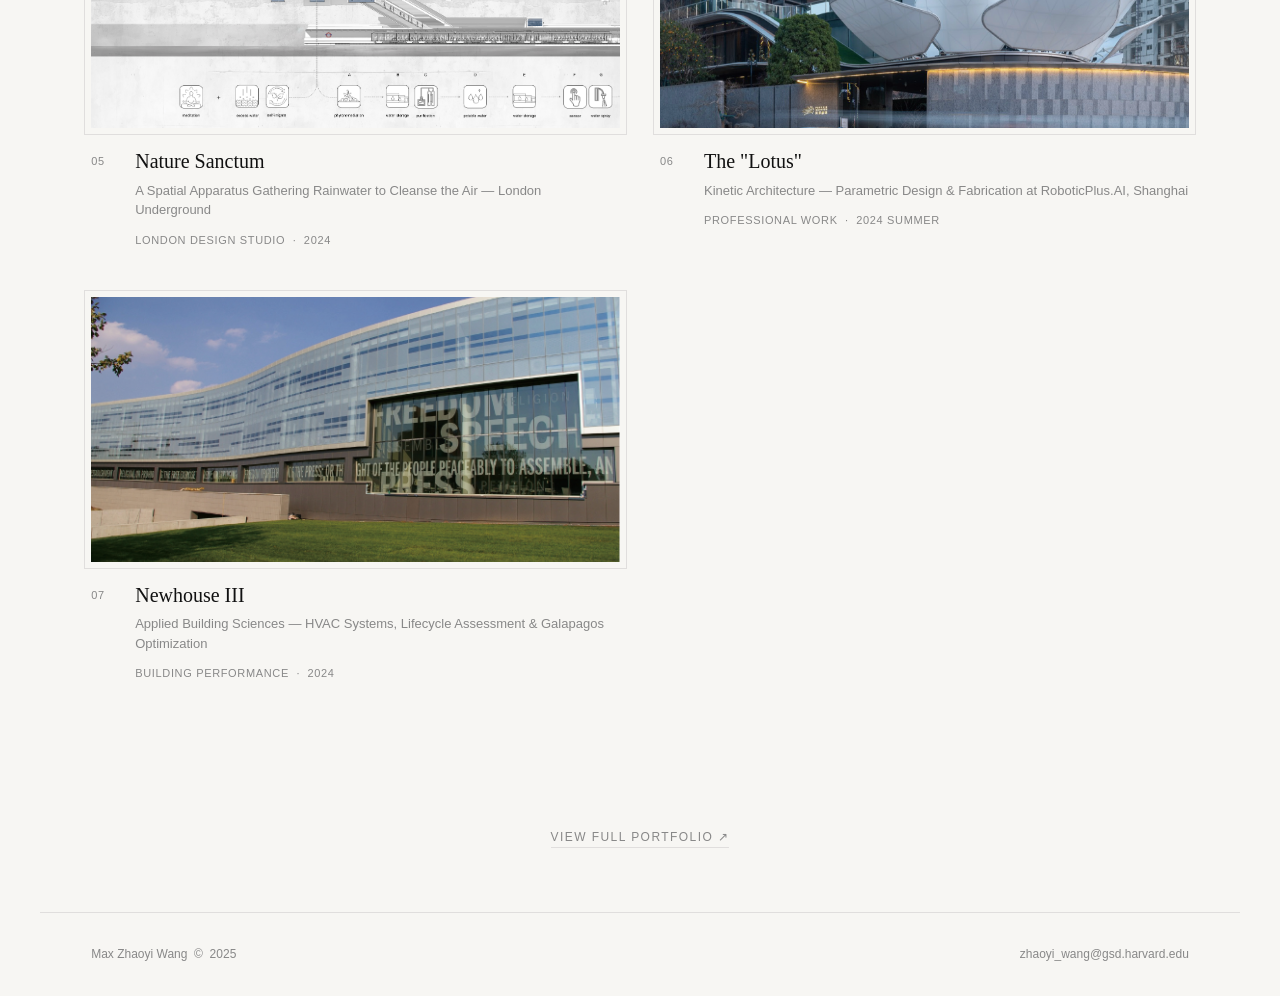
==== commit 8c2f2e5b: "Update graduation to 2027, add BE+ role, add View Full Portfolio to homepage Co-Authored-By: Claude " ====
--- a/index.html
+++ b/index.html
@@ -137,6 +137,11 @@
       </a>
 
     </section>
+
+    <div style="text-align:center;padding:clamp(2.5rem,5vw,4rem) var(--pad);">
+      <a href="about.html#portfolio" style="font-family:var(--font-sans);font-size:12px;letter-spacing:0.12em;text-transform:uppercase;color:var(--muted);text-decoration:none;border-bottom:1px solid var(--border);padding-bottom:3px;transition:color 0.2s,border-color 0.2s;" onmouseover="this.style.color='var(--text)';this.style.borderColor='var(--text)'" onmouseout="this.style.color='var(--muted)';this.style.borderColor='var(--border)'">View Full Portfolio ↗</a>
+    </div>
+
   </main>
 
   <footer>
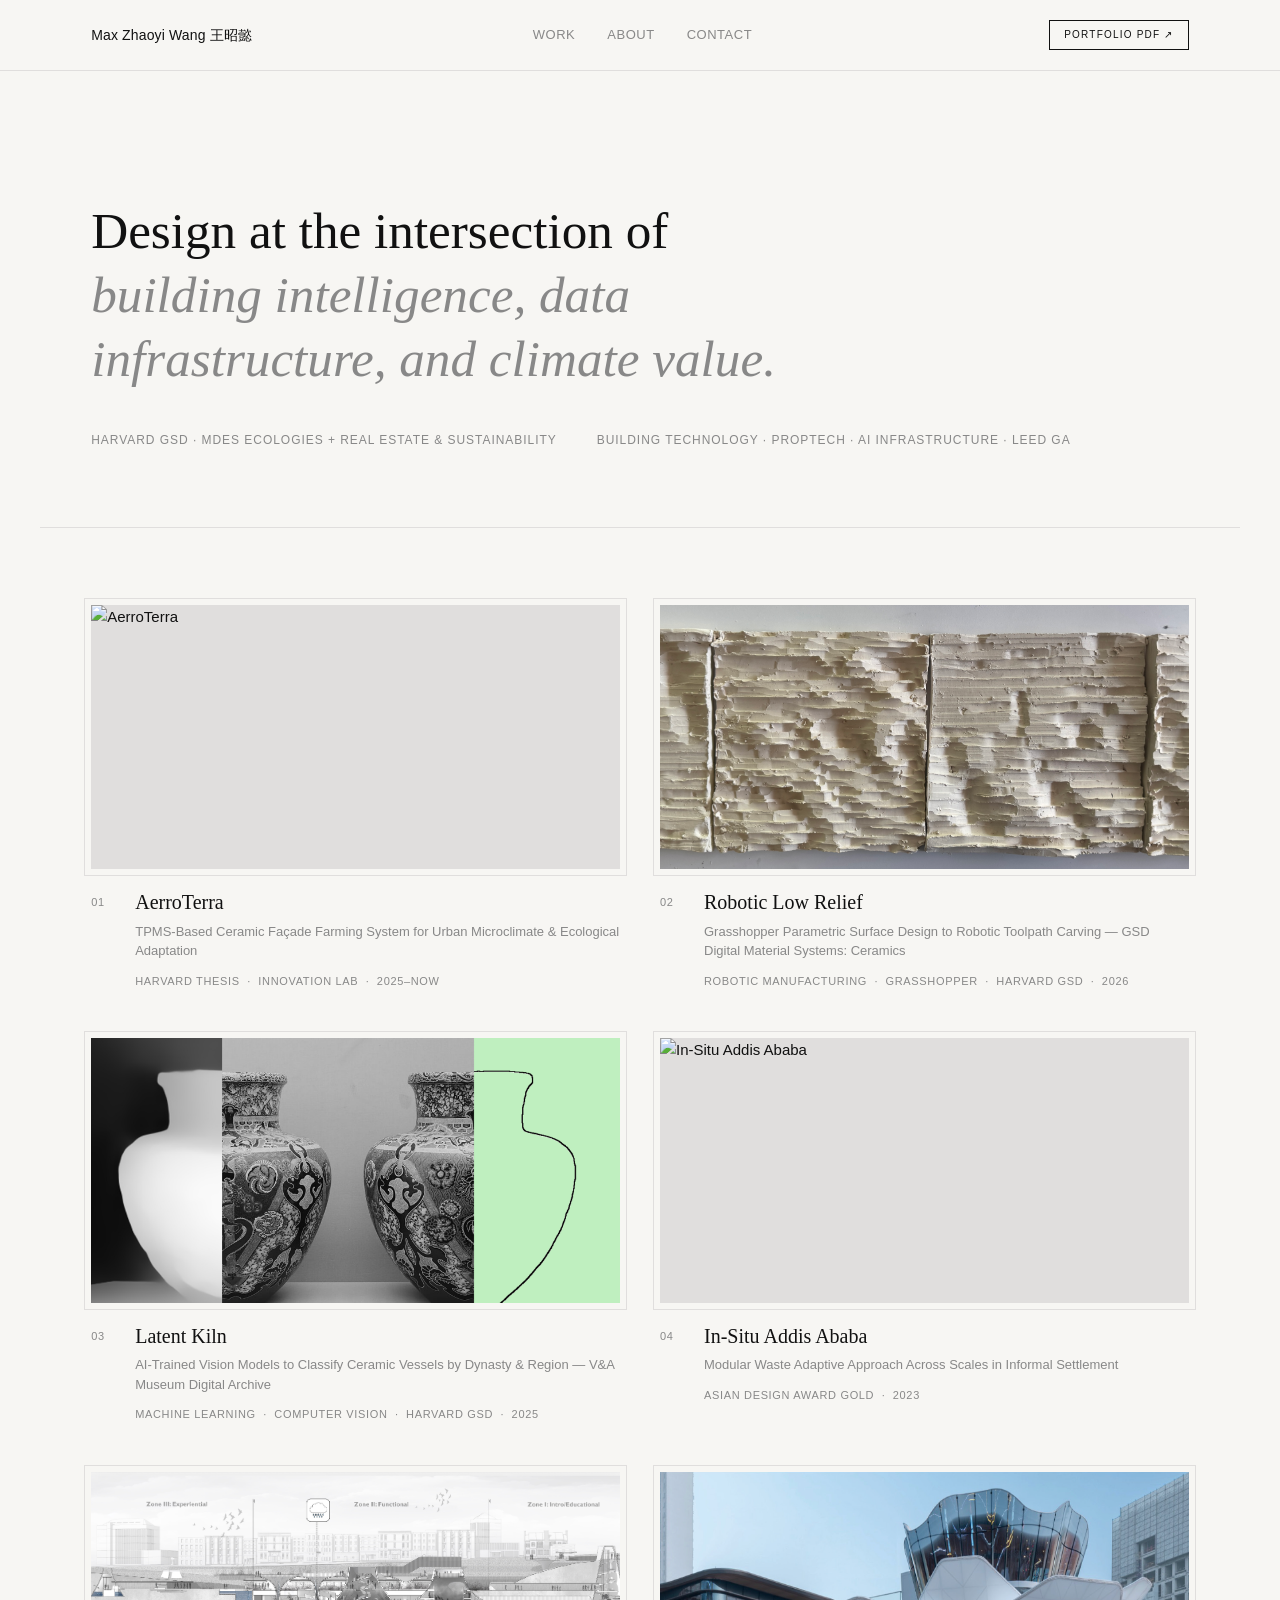
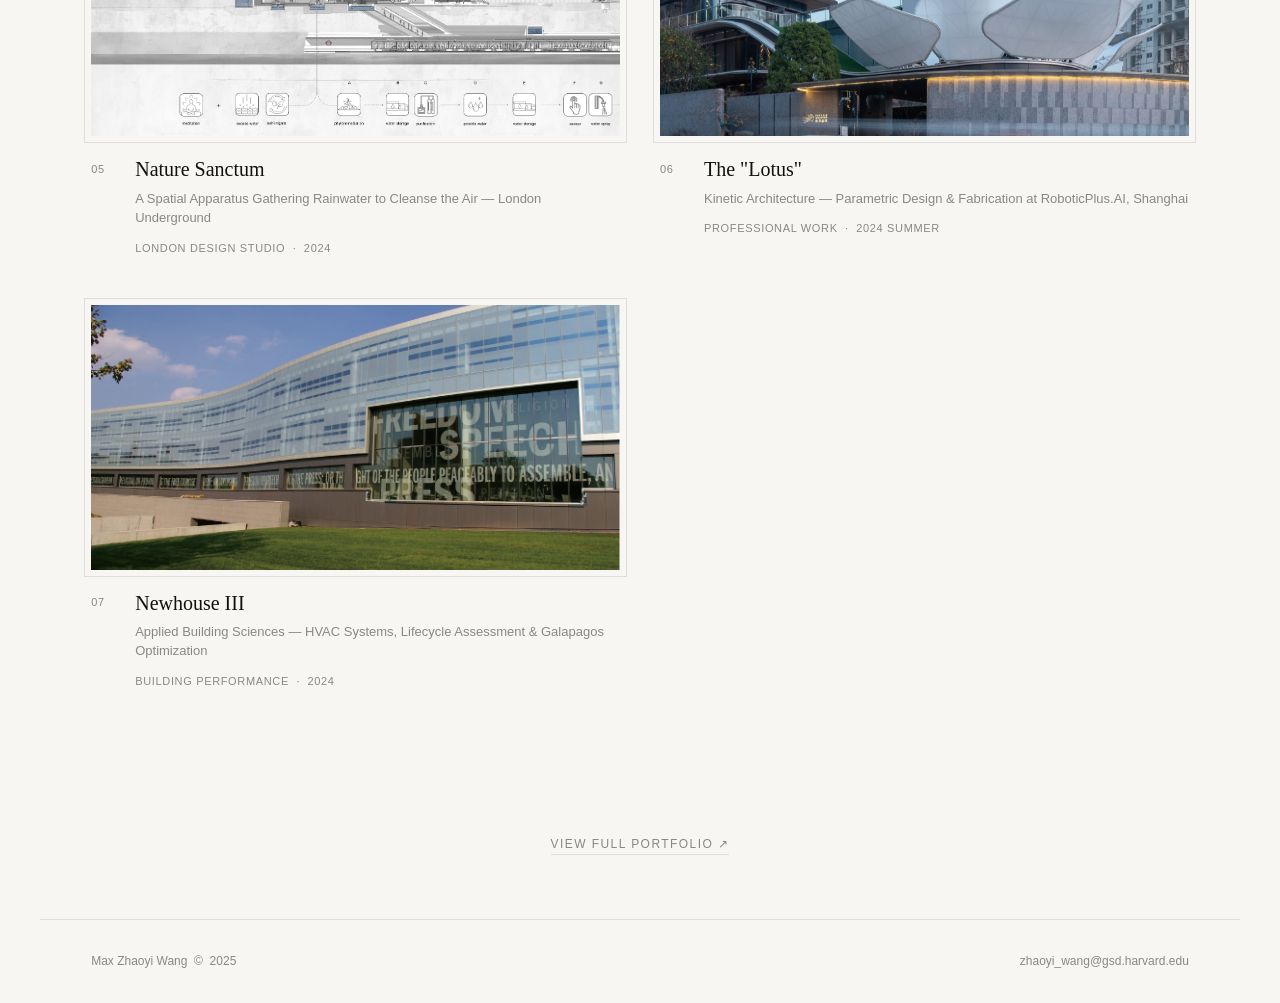
==== commit 4d17f6eb: "Add 王 to nav name, portfolio PDF button in sticky nav Co-Authored-By: Claude Sonnet 4.6 <noreply@ant" ====
--- a/index.html
+++ b/index.html
@@ -10,12 +10,13 @@
 
   <header>
     <nav>
-      <a href="/" class="nav-name">Max Zhaoyi Wang 昭懿</a>
+      <a href="/" class="nav-name">Max Zhaoyi Wang 王昭懿</a>
       <div class="nav-links">
         <a href="#projects">Work</a>
         <a href="about.html">About</a>
         <a href="mailto:zhaoyi_wang@gsd.harvard.edu">Contact</a>
       </div>
+      <a href="about/Portfolio_MaxWang.pdf" class="nav-portfolio-btn" target="_blank" rel="noopener">Portfolio PDF ↗</a>
     </nav>
   </header>
 
--- a/style.css
+++ b/style.css
@@ -61,6 +61,19 @@
   transition: color 0.2s;
 }
 .nav-links a:hover { color: var(--text); }
+.nav-portfolio-btn {
+  font-size: 10px;
+  letter-spacing: 0.12em;
+  text-transform: uppercase;
+  border: 1px solid var(--text);
+  padding: 0.38rem 0.9rem;
+  text-decoration: none;
+  color: var(--text);
+  transition: background 0.2s, color 0.2s;
+  white-space: nowrap;
+  margin-left: 1rem;
+}
+.nav-portfolio-btn:hover { background: var(--text); color: var(--bg); }
 
 /* ── Hero ── */
 .hero {
